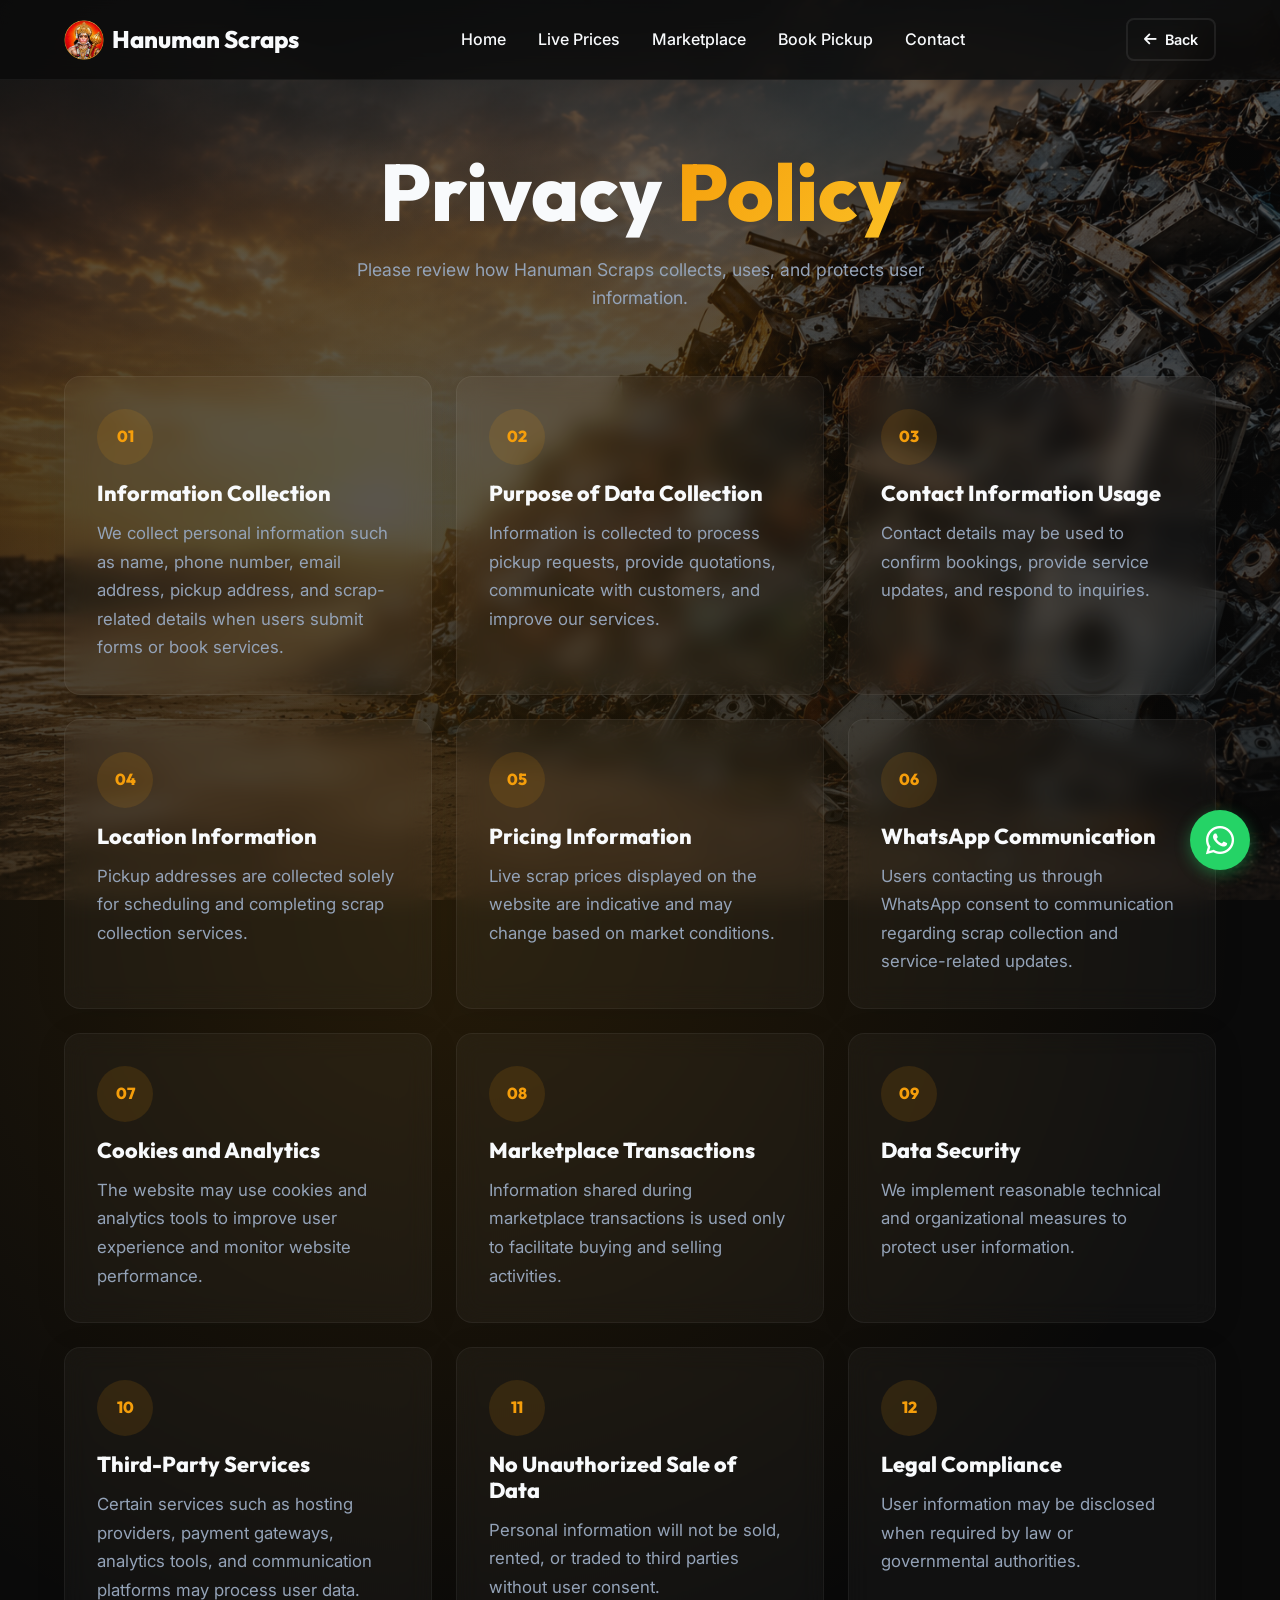
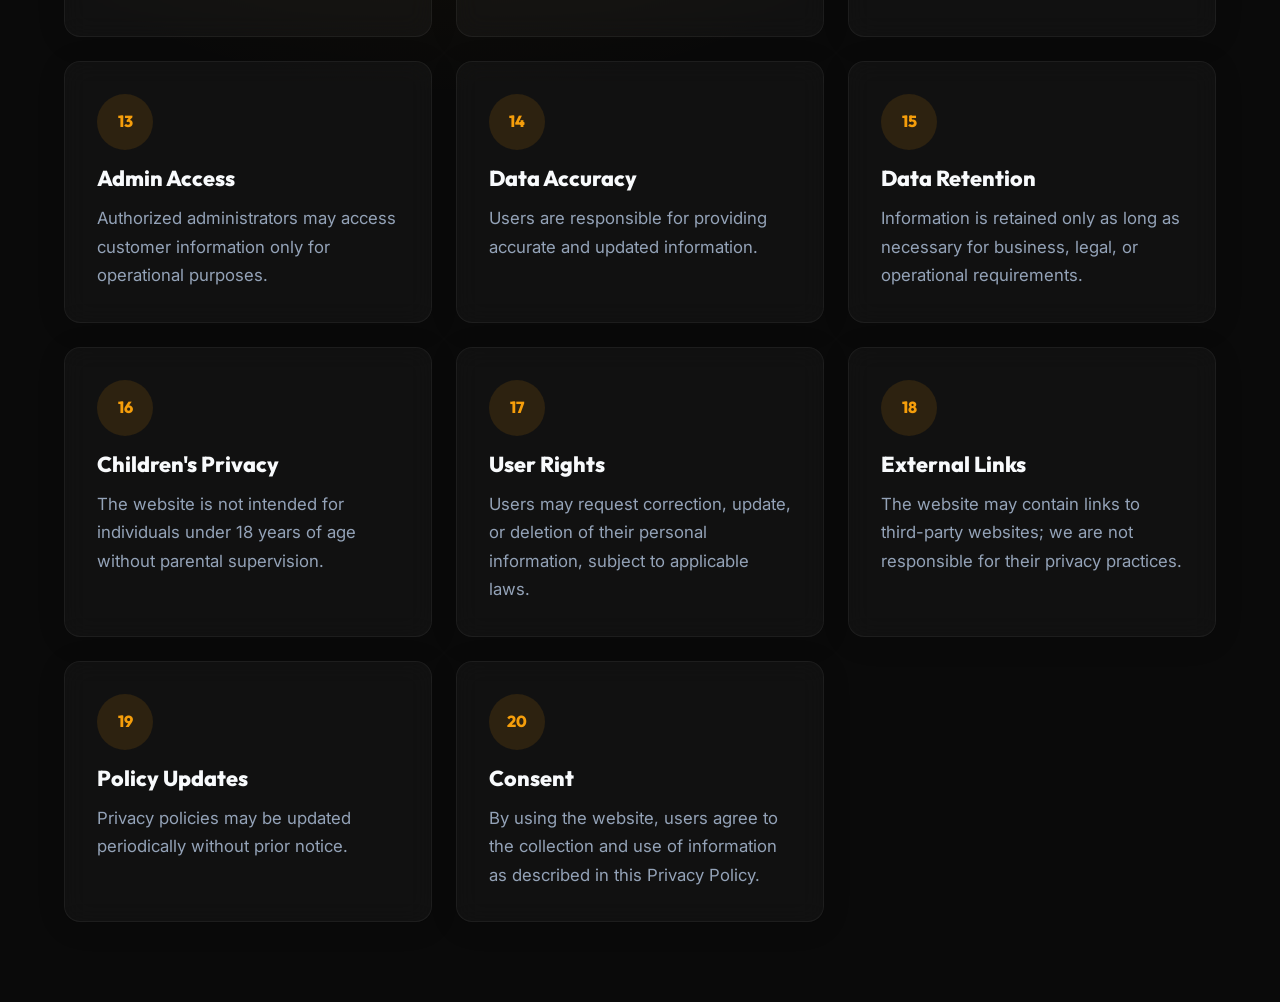
==== privacy.html @ 3c2def22 "Add files via upload" ====
<!DOCTYPE html>
<html lang="en" data-theme="dark">

<head>
    <meta charset="UTF-8">
    <meta name="viewport" content="width=device-width, initial-scale=1.0">
    <title>Privacy Policy - Hanuman Scraps</title>
    <meta name="description" content="Read the Privacy Policy for Hanuman Scraps services and website usage.">

    <link rel="icon" type="image/png" href="Hanuman_scarps.png">
    <link rel="preconnect" href="https://fonts.googleapis.com">
    <link rel="preconnect" href="https://fonts.gstatic.com" crossorigin>
    <link
        href="https://fonts.googleapis.com/css2?family=Inter:wght@300;400;500;600;700&family=Outfit:wght@300;400;600;800;900&display=swap"
        rel="stylesheet">
    <link rel="stylesheet" href="https://cdnjs.cloudflare.com/ajax/libs/font-awesome/6.4.0/css/all.min.css">
    <link rel="stylesheet" href="style.css">
</head>

<body class="legal-page">
    <nav class="navbar scrolled">
        <div class="container nav-container">
            <a href="index.html" class="logo">
                <img src="Hanuman_scarps.png" alt="Hanuman Scraps Logo" class="brand-logo">
                <span class="logo-text">Hanuman Scraps</span>
            </a>

            <div class="nav-links">
                <a href="index.html#home" class="nav-link">Home</a>
                <a href="index.html#pricing" class="nav-link">Live Prices</a>
                <a href="index.html#marketplace" class="nav-link">Marketplace</a>
                <a href="index.html#booking" class="nav-link">Book Pickup</a>
                <a href="index.html#contact" class="nav-link">Contact</a>
            </div>

            <a href="index.html" class="btn btn-outline btn-sm"><i class="fa-solid fa-arrow-left"></i> Back</a>
        </div>
    </nav>

    <a href="https://wa.me/919014016066" target="_blank" class="floating-whatsapp" aria-label="Chat on WhatsApp">
        <i class="fa-brands fa-whatsapp"></i>
    </a>

    <main>
        <section class="legal-hero">
            <div class="legal-hero-overlay"></div>
            <div class="container legal-content">
                <div class="section-header">
                    <h1 class="section-title">Privacy <span class="text-gradient">Policy</span></h1>
                    <p class="section-desc">Please review how Hanuman Scraps collects, uses, and protects user information.</p>
                </div>

                <div class="terms-grid">
                    <div class="terms-item glass-panel">
                        <span class="terms-number">01</span>
                        <h3>Information Collection</h3>
                        <p>We collect personal information such as name, phone number, email address, pickup address, and scrap-related details when users submit forms or book services.</p>
                    </div>
                    <div class="terms-item glass-panel">
                        <span class="terms-number">02</span>
                        <h3>Purpose of Data Collection</h3>
                        <p>Information is collected to process pickup requests, provide quotations, communicate with customers, and improve our services.</p>
                    </div>
                    <div class="terms-item glass-panel">
                        <span class="terms-number">03</span>
                        <h3>Contact Information Usage</h3>
                        <p>Contact details may be used to confirm bookings, provide service updates, and respond to inquiries.</p>
                    </div>
                    <div class="terms-item glass-panel">
                        <span class="terms-number">04</span>
                        <h3>Location Information</h3>
                        <p>Pickup addresses are collected solely for scheduling and completing scrap collection services.</p>
                    </div>
                    <div class="terms-item glass-panel">
                        <span class="terms-number">05</span>
                        <h3>Pricing Information</h3>
                        <p>Live scrap prices displayed on the website are indicative and may change based on market conditions.</p>
                    </div>
                    <div class="terms-item glass-panel">
                        <span class="terms-number">06</span>
                        <h3>WhatsApp Communication</h3>
                        <p>Users contacting us through WhatsApp consent to communication regarding scrap collection and service-related updates.</p>
                    </div>
                    <div class="terms-item glass-panel">
                        <span class="terms-number">07</span>
                        <h3>Cookies and Analytics</h3>
                        <p>The website may use cookies and analytics tools to improve user experience and monitor website performance.</p>
                    </div>
                    <div class="terms-item glass-panel">
                        <span class="terms-number">08</span>
                        <h3>Marketplace Transactions</h3>
                        <p>Information shared during marketplace transactions is used only to facilitate buying and selling activities.</p>
                    </div>
                    <div class="terms-item glass-panel">
                        <span class="terms-number">09</span>
                        <h3>Data Security</h3>
                        <p>We implement reasonable technical and organizational measures to protect user information.</p>
                    </div>
                    <div class="terms-item glass-panel">
                        <span class="terms-number">10</span>
                        <h3>Third-Party Services</h3>
                        <p>Certain services such as hosting providers, payment gateways, analytics tools, and communication platforms may process user data.</p>
                    </div>
                    <div class="terms-item glass-panel">
                        <span class="terms-number">11</span>
                        <h3>No Unauthorized Sale of Data</h3>
                        <p>Personal information will not be sold, rented, or traded to third parties without user consent.</p>
                    </div>
                    <div class="terms-item glass-panel">
                        <span class="terms-number">12</span>
                        <h3>Legal Compliance</h3>
                        <p>User information may be disclosed when required by law or governmental authorities.</p>
                    </div>
                    <div class="terms-item glass-panel">
                        <span class="terms-number">13</span>
                        <h3>Admin Access</h3>
                        <p>Authorized administrators may access customer information only for operational purposes.</p>
                    </div>
                    <div class="terms-item glass-panel">
                        <span class="terms-number">14</span>
                        <h3>Data Accuracy</h3>
                        <p>Users are responsible for providing accurate and updated information.</p>
                    </div>
                    <div class="terms-item glass-panel">
                        <span class="terms-number">15</span>
                        <h3>Data Retention</h3>
                        <p>Information is retained only as long as necessary for business, legal, or operational requirements.</p>
                    </div>
                    <div class="terms-item glass-panel">
                        <span class="terms-number">16</span>
                        <h3>Children's Privacy</h3>
                        <p>The website is not intended for individuals under 18 years of age without parental supervision.</p>
                    </div>
                    <div class="terms-item glass-panel">
                        <span class="terms-number">17</span>
                        <h3>User Rights</h3>
                        <p>Users may request correction, update, or deletion of their personal information, subject to applicable laws.</p>
                    </div>
                    <div class="terms-item glass-panel">
                        <span class="terms-number">18</span>
                        <h3>External Links</h3>
                        <p>The website may contain links to third-party websites; we are not responsible for their privacy practices.</p>
                    </div>
                    <div class="terms-item glass-panel">
                        <span class="terms-number">19</span>
                        <h3>Policy Updates</h3>
                        <p>Privacy policies may be updated periodically without prior notice.</p>
                    </div>
                    <div class="terms-item glass-panel">
                        <span class="terms-number">20</span>
                        <h3>Consent</h3>
                        <p>By using the website, users agree to the collection and use of information as described in this Privacy Policy.</p>
                    </div>
                </div>
            </div>
        </section>
    </main>
</body>

</html>
---- style.css ----
/* --- Variables & Theming --- */
:root {
    /* Light Theme (Fallback/Optional) */
    --bg-main: #f8fafc;
    --bg-alt: #f1f5f9;
    --text-main: #0f172a;
    --text-muted: #475569;
    --primary: #f59e0b; /* Amber/Gold */
    --primary-hover: #d97706;
    --secondary: #2563eb;
    --border-color: rgba(0, 0, 0, 0.1);
    --glass-bg: rgba(255, 255, 255, 0.7);
    --glass-border: rgba(255, 255, 255, 0.3);
    --page-bg-overlay: rgba(248, 250, 252, 0.78);
    --section-darker-bg: rgba(241, 245, 249, 0.9);
    --hero-overlay-edge: rgba(248, 250, 252, 0.45);
    --nav-scrolled-bg: rgba(255, 255, 255, 0.9);
    --accent-glow: rgba(245, 158, 11, 0.15);
    --radius: 16px;
    --transition: all 0.3s ease;
}

[data-theme="dark"] {
    /* Dark Industrial Theme */
    --bg-main: #0a0a0a;
    --bg-alt: #111111;
    --text-main: #f8fafc;
    --text-muted: #94a3b8;
    --primary: #f59e0b; /* Amber/Gold */
    --primary-hover: #d97706;
    --secondary: #1f2937;
    --border-color: rgba(255, 255, 255, 0.08);
    --glass-bg: rgba(255, 255, 255, 0.03);
    --glass-border: rgba(255, 255, 255, 0.05);
    --page-bg-overlay: rgba(10, 10, 10, 0.76);
    --section-darker-bg: rgba(17, 17, 17, 0.9);
    --hero-overlay-edge: rgba(10, 10, 10, 0.42);
    --nav-scrolled-bg: rgba(10, 10, 10, 0.8);
    --accent-glow: rgba(245, 158, 11, 0.15);
}

[data-theme="cyberpunk"] {
    --bg-main: #080712;
    --bg-alt: #111025;
    --text-main: #f8f7ff;
    --text-muted: #b7b4d8;
    --primary: #00f5ff;
    --primary-hover: #ff2bd6;
    --secondary: #7c3aed;
    --border-color: rgba(0, 245, 255, 0.22);
    --glass-bg: rgba(14, 13, 35, 0.58);
    --glass-border: rgba(0, 245, 255, 0.18);
    --page-bg-overlay: rgba(8, 7, 18, 0.72);
    --section-darker-bg: rgba(17, 16, 37, 0.9);
    --hero-overlay-edge: rgba(8, 7, 18, 0.46);
    --nav-scrolled-bg: rgba(8, 7, 18, 0.86);
    --accent-glow: rgba(255, 43, 214, 0.18);
}

[data-theme="ocean"] {
    --bg-main: #031923;
    --bg-alt: #063247;
    --text-main: #eefcff;
    --text-muted: #a9cfda;
    --primary: #38d9c8;
    --primary-hover: #18a999;
    --secondary: #0e7490;
    --border-color: rgba(56, 217, 200, 0.18);
    --glass-bg: rgba(6, 50, 71, 0.48);
    --glass-border: rgba(169, 207, 218, 0.18);
    --page-bg-overlay: rgba(3, 25, 35, 0.74);
    --section-darker-bg: rgba(3, 35, 48, 0.9);
    --hero-overlay-edge: rgba(3, 25, 35, 0.45);
    --nav-scrolled-bg: rgba(3, 25, 35, 0.86);
    --accent-glow: rgba(56, 217, 200, 0.16);
}

[data-theme="sunrise"] {
    --bg-main: #fff7ed;
    --bg-alt: #ffedd5;
    --text-main: #2f1f18;
    --text-muted: #765849;
    --primary: #f97316;
    --primary-hover: #db2777;
    --secondary: #be123c;
    --border-color: rgba(249, 115, 22, 0.2);
    --glass-bg: rgba(255, 255, 255, 0.66);
    --glass-border: rgba(255, 237, 213, 0.72);
    --page-bg-overlay: rgba(255, 247, 237, 0.78);
    --section-darker-bg: rgba(255, 237, 213, 0.88);
    --hero-overlay-edge: rgba(255, 247, 237, 0.46);
    --nav-scrolled-bg: rgba(255, 247, 237, 0.92);
    --accent-glow: rgba(219, 39, 119, 0.14);
}

[data-theme="nova"] {
    --bg-main: #0b1020;
    --bg-alt: #151b2f;
    --text-main: #f7fbff;
    --text-muted: #b7c6d8;
    --primary: #a3e635;
    --primary-hover: #60a5fa;
    --secondary: #334155;
    --border-color: rgba(163, 230, 53, 0.2);
    --glass-bg: rgba(21, 27, 47, 0.58);
    --glass-border: rgba(247, 251, 255, 0.12);
    --page-bg-overlay: rgba(11, 16, 32, 0.73);
    --section-darker-bg: rgba(15, 23, 42, 0.88);
    --hero-overlay-edge: rgba(11, 16, 32, 0.46);
    --nav-scrolled-bg: rgba(11, 16, 32, 0.86);
    --accent-glow: rgba(96, 165, 250, 0.16);
}

/* --- Reset & Base --- */
* {
    margin: 0;
    padding: 0;
    box-sizing: border-box;
}

html {
    scroll-behavior: smooth;
    font-family: 'Inter', sans-serif;
    font-size: 16px;
}

body {
    background-color: var(--bg-main);
    background-image: linear-gradient(var(--page-bg-overlay), var(--page-bg-overlay)), url('BG.png');
    background-position: center;
    background-size: cover;
    background-repeat: no-repeat;
    background-attachment: fixed;
    color: var(--text-main);
    line-height: 1.6;
    transition: background-color var(--transition), color var(--transition);
    overflow-x: hidden;
}

h1, h2, h3, h4, h5, h6 {
    font-family: 'Outfit', sans-serif;
    font-weight: 800;
    line-height: 1.2;
    color: var(--text-main);
}

a { text-decoration: none; color: inherit; }
ul { list-style: none; }
img { max-width: 100%; height: auto; display: block; }

.container {
    width: 100%;
    max-width: 1200px;
    margin: 0 auto;
    padding: 0 1.5rem;
}

.section { padding: 6rem 0; position: relative; }
.section-darker { background-color: var(--section-darker-bg); }
.section-header { text-align: center; margin-bottom: 4rem; }
.section-title { font-size: clamp(2rem, 5vw, 3rem); margin-bottom: 1rem; }
.section-desc { color: var(--text-muted); font-size: 1.1rem; max-width: 600px; margin: 0 auto; }

.text-gradient {
    background: linear-gradient(135deg, var(--primary), #fbbf24);
    -webkit-background-clip: text;
    -webkit-text-fill-color: transparent;
    display: inline-block;
}

/* --- Utilities & Buttons --- */
.mt-2 { margin-top: 1rem; }
.mt-3 { margin-top: 1.5rem; }
.mb-3 { margin-bottom: 1.5rem; }
.mb-4 { margin-bottom: 2rem; }
.text-muted { color: var(--text-muted); }
.hidden { display: none !important; }

.btn {
    display: inline-flex; align-items: center; justify-content: center; gap: 0.5rem;
    padding: 0.75rem 1.5rem; border-radius: 8px; font-weight: 600; cursor: pointer;
    border: 2px solid transparent; transition: var(--transition);
    font-family: 'Inter', sans-serif; font-size: 1rem;
}
.btn-lg { padding: 1rem 2rem; font-size: 1.1rem; }
.btn-sm { padding: 0.5rem 1rem; font-size: 0.9rem; }
.btn-block { width: 100%; }

.btn-primary { background: var(--primary); color: #000; }
.btn-primary:hover { background: var(--primary-hover); transform: translateY(-2px); box-shadow: 0 10px 20px rgba(245, 158, 11, 0.2); }
.btn-secondary { background: var(--secondary); color: #fff; }
.btn-secondary:hover { background: #374151; transform: translateY(-2px); }
.btn-outline { background: transparent; border-color: var(--border-color); color: var(--text-main); }
.btn-outline:hover { border-color: var(--primary); color: var(--primary); }

.btn-icon {
    background: transparent; border: none; color: var(--text-main); font-size: 1.25rem;
    cursor: pointer; width: 40px; height: 40px; border-radius: 50%;
    display: flex; align-items: center; justify-content: center;
    transition: background 0.3s;
}
.btn-icon:hover { background: var(--glass-bg); }

.theme-picker {
    position: relative;
}

.theme-menu {
    position: absolute;
    top: calc(100% + 0.75rem);
    right: 0;
    z-index: 1100;
    width: 240px;
    padding: 0.6rem;
    display: grid;
    gap: 0.25rem;
    opacity: 0;
    visibility: hidden;
    transform: translateY(-8px);
    transition: opacity 0.2s ease, transform 0.2s ease, visibility 0.2s ease;
}

.theme-picker.open .theme-menu {
    opacity: 1;
    visibility: visible;
    transform: translateY(0);
}

.theme-option {
    width: 100%;
    background: transparent;
    border: 0;
    border-radius: 8px;
    color: var(--text-main);
    cursor: pointer;
    font: inherit;
    font-weight: 700;
    padding: 0.8rem 1rem;
    text-align: left;
    transition: var(--transition);
}

.theme-option:hover,
.theme-option.active {
    background: var(--primary);
    color: #000;
}

/* --- Glassmorphism --- */
.glass-panel {
    background: var(--glass-bg);
    backdrop-filter: blur(12px);
    -webkit-backdrop-filter: blur(12px);
    border: 1px solid var(--glass-border);
    border-radius: var(--radius);
    box-shadow: 0 4px 30px rgba(0, 0, 0, 0.1);
}

/* --- Loader --- */
.loader-wrapper {
    position: fixed; top: 0; left: 0; width: 100%; height: 100%;
    background: var(--bg-main); z-index: 9999;
    display: flex; justify-content: center; align-items: center;
    transition: opacity 0.5s ease;
}
.loader-content { text-align: center; }
.loader-logo { width: 80px; margin-bottom: 20px; animation: pulse 2s infinite; }
.loader-bar {
    width: 200px; height: 4px; background: var(--border-color); border-radius: 4px;
    overflow: hidden; position: relative; margin: 0 auto;
}
.loader-bar::after {
    content: ''; position: absolute; left: 0; top: 0; height: 100%; width: 50%;
    background: var(--primary); animation: loadBar 1.5s infinite ease-in-out;
}
@keyframes pulse { 0%, 100% { transform: scale(1); opacity: 1; } 50% { transform: scale(1.1); opacity: 0.7; } }
@keyframes loadBar { 0% { left: -50%; } 100% { left: 100%; } }

/* --- Navbar --- */
.navbar {
    position: fixed; top: 0; left: 0; width: 100%; z-index: 1000;
    height: 80px; transition: background 0.3s, backdrop-filter 0.3s;
    border-bottom: 1px solid transparent;
}
.navbar.scrolled {
    background: var(--nav-scrolled-bg); backdrop-filter: blur(15px);
    border-bottom: 1px solid var(--glass-border);
}

.nav-container { display: flex; justify-content: space-between; align-items: center; height: 100%; }
.logo { display: flex; align-items: center; gap: 0.5rem; font-size: 1.5rem; font-weight: 800; font-family: 'Outfit'; }
.brand-logo { width: 40px; height: 40px; border-radius: 50%; }
.nav-links { display: flex; gap: 2rem; }
.nav-link { font-weight: 500; font-size: 1rem; transition: color 0.3s; position: relative; }
.nav-link:hover { color: var(--primary); }
.nav-link::after {
    content: ''; position: absolute; width: 0; height: 2px; bottom: -4px; left: 0;
    background: var(--primary); transition: width 0.3s;
}
.nav-link:hover::after { width: 100%; }
.nav-tools { display: flex; align-items: center; gap: 1rem; }
.hamburger { display: none; background: none; border: none; color: var(--text-main); font-size: 1.5rem; cursor: pointer; }

/* --- Hero Section --- */
.hero {
    position: relative; min-height: 100vh; display: flex; flex-direction: column;
    padding-top: 100px; overflow: hidden;
}
.hero-bg-overlay {
    position: absolute; top: 0; left: 0; width: 100%; height: 100%;
    background: radial-gradient(circle at 50% 50%, var(--accent-glow) 0%, var(--hero-overlay-edge) 70%);
    z-index: -1;
}
.hero-shapes .shape {
    position: absolute; border-radius: 50%; filter: blur(100px); z-index: -2; opacity: 0.5;
}
.hero-shapes .s1 { width: 400px; height: 400px; background: var(--accent-glow); top: -10%; right: -5%; }
.hero-shapes .s2 { width: 300px; height: 300px; background: var(--accent-glow); bottom: 10%; left: -10%; }

.hero-content { display: flex; flex-direction: column; justify-content: center; gap: 4rem; flex: 1; }
.hero-text-wrapper { max-width: 800px; }
.hero-title { font-size: clamp(3rem, 8vw, 5rem); margin-bottom: 1.5rem; letter-spacing: -1px; }
.hero-subtitle { font-size: clamp(1.1rem, 2vw, 1.3rem); color: var(--text-muted); margin-bottom: 2.5rem; max-width: 600px; }
.hero-buttons { display: flex; gap: 1rem; flex-wrap: wrap; }

.hero-stats { display: flex; gap: 2rem; flex-wrap: wrap; }
.stat-item { flex: 1; min-width: 200px; padding: 2rem; text-align: center; }
.stat-item h3 { font-size: 2.5rem; display: inline-block; margin-bottom: 0.5rem; color: var(--primary); }
.stat-plus { font-size: 2.5rem; color: var(--primary); font-weight: 800; }
.stat-item p { color: var(--text-muted); font-weight: 500; text-transform: uppercase; letter-spacing: 1px; font-size: 0.9rem; }

/* Ticker */
.ticker-wrap {
    width: 100%; background: var(--primary);
    display: flex; align-items: center; height: 40px; overflow: hidden; color: #000;
    margin-top: 4rem; position: relative; z-index: 10;
}
.ticker-heading { font-weight: 800; font-size: 0.8rem; padding: 0 1rem; background: #000; color: var(--primary); height: 100%; display: flex; align-items: center; z-index: 2; position: relative; letter-spacing: 1px; }
.ticker { width: 100%; overflow: hidden; padding-left: 2rem; }
.ticker__inner { display: flex; white-space: nowrap; animation: ticker 30s linear infinite; gap: 3rem; font-weight: 600; font-size: 0.9rem; }
.ticker-item span { font-weight: 800; }
.trend-up { color: #166534; margin-left: 4px; }
.trend-down { color: #991b1b; margin-left: 4px; }
@keyframes ticker { 0% { transform: translateX(0); } 100% { transform: translateX(-50%); } }

/* --- Pricing Section --- */
.pricing-filters { display: flex; justify-content: center; gap: 1rem; margin-bottom: 3rem; flex-wrap: wrap; }
.filter-btn {
    background: var(--glass-bg); border: 1px solid var(--border-color); color: var(--text-main);
    padding: 0.5rem 1.2rem; border-radius: 20px; cursor: pointer; transition: var(--transition); font-weight: 500;
}
.filter-btn:hover, .filter-btn.active { background: var(--primary); color: #000; border-color: var(--primary); }

.pricing-grid { display: grid; grid-template-columns: repeat(auto-fit, minmax(280px, 1fr)); gap: 2rem; }
.price-card { padding: 0; overflow: hidden; display: flex; flex-direction: column; transition: transform 0.3s; }
.price-card:hover { transform: translateY(-5px); }
.price-card-img { width: 100%; height: 200px; object-fit: cover; border-bottom: 1px solid var(--glass-border); }
.price-card-body { padding: 1.5rem; text-align: center; }
.price-card-category { font-size: 0.8rem; text-transform: uppercase; color: var(--primary); font-weight: 700; letter-spacing: 1px; margin-bottom: 0.5rem; }
.price-card h3 { font-size: 1.5rem; margin-bottom: 1rem; }
.price-value { font-size: 2.5rem; font-weight: 800; display: flex; align-items: baseline; justify-content: center; gap: 0.2rem; }
.price-currency { font-size: 1.2rem; color: var(--primary); }
.price-unit { font-size: 1rem; color: var(--text-muted); font-weight: 500; }

/* --- Calculator Section --- */
.calc-wrapper { display: flex; flex-wrap: wrap; overflow: hidden; }
.calc-content { flex: 1; min-width: 300px; padding: 4rem; }
.calc-content h2 { font-size: 2.5rem; margin-bottom: 1rem; }
.calc-content p { color: var(--text-muted); margin-bottom: 2rem; }
.calc-result { flex: 0.5; min-width: 250px; background: rgba(245, 158, 11, 0.05); padding: 4rem; display: flex; flex-direction: column; justify-content: center; border-left: 1px solid var(--glass-border); }
.result-amount { font-size: 3.5rem; font-weight: 800; color: var(--primary); font-family: 'Outfit'; margin: 1rem 0; line-height: 1; }
.result-note { font-size: 0.85rem; color: var(--text-muted); }

/* Forms */
.form-group { margin-bottom: 1.5rem; }
.form-row { display: flex; gap: 1.5rem; }
.form-row .form-group { flex: 1; }
label { display: block; margin-bottom: 0.5rem; font-weight: 600; font-size: 0.9rem; color: var(--text-muted); }
input, select, textarea {
    width: 100%; padding: 0.8rem 1rem; background: var(--bg-alt);
    border: 1px solid var(--border-color); border-radius: 8px;
    color: var(--text-main); font-family: 'Inter', sans-serif; font-size: 1rem;
    transition: var(--transition);
}
input:focus, select:focus, textarea:focus { outline: none; border-color: var(--primary); box-shadow: 0 0 0 3px rgba(245, 158, 11, 0.1); }
select { appearance: none; background-image: url('data:image/svg+xml;utf8,<svg fill="%2394a3b8" viewBox="0 0 24 24" xmlns="http://www.w3.org/2000/svg"><path d="M7 10l5 5 5-5z"/></svg>'); background-repeat: no-repeat; background-position: right 1rem center; }

/* --- Booking Section --- */
.booking-wrapper { display: flex; gap: 4rem; align-items: center; }
.booking-info { flex: 1; }
.booking-features { margin-top: 2rem; display: flex; flex-direction: column; gap: 1rem; }
.booking-features li { display: flex; align-items: center; gap: 1rem; font-size: 1.1rem; font-weight: 500; }
.booking-form-container { flex: 1.2; padding: 3rem; }
.alert-box { background: rgba(245, 158, 11, 0.1); border-left: 4px solid var(--primary); padding: 1rem; margin-bottom: 1.5rem; font-size: 0.9rem; color: var(--text-main); border-radius: 0 8px 8px 0; }

/* --- Why Us Section --- */
.why-us-grid { display: grid; grid-template-columns: repeat(auto-fit, minmax(250px, 1fr)); gap: 2rem; }
.feature-card { padding: 2.5rem 2rem; text-align: center; transition: transform 0.3s; }
.feature-card:hover { transform: translateY(-10px); }
.icon-box { width: 70px; height: 70px; margin: 0 auto 1.5rem; background: rgba(245, 158, 11, 0.1); border-radius: 50%; display: flex; align-items: center; justify-content: center; font-size: 2rem; color: var(--primary); }
.feature-card h3 { font-size: 1.3rem; margin-bottom: 1rem; }

/* --- Testimonials Section --- */
.testimonial-swiper { padding-bottom: 3rem; }
.testimonial-card { padding: 3rem; text-align: center; height: 100%; display: flex; flex-direction: column; justify-content: center; }
.rating { color: var(--primary); margin-bottom: 1.5rem; font-size: 1.2rem; }
.quote { font-size: 1.2rem; font-style: italic; margin-bottom: 2rem; color: var(--text-main); }
.author { font-weight: 700; color: var(--text-muted); }
.swiper-pagination-bullet-active { background: var(--primary) !important; }

/* --- FAQ Section --- */
.faq-container { max-width: 800px; margin: 0 auto; display: flex; flex-direction: column; gap: 1rem; }
.faq-item { padding: 0; overflow: hidden; }
.faq-question { padding: 1.5rem; font-weight: 600; font-size: 1.1rem; cursor: pointer; display: flex; justify-content: space-between; align-items: center; transition: color 0.3s; }
.faq-question:hover { color: var(--primary); }
.faq-question i { transition: transform 0.3s; }
.faq-item.active .faq-question i { transform: rotate(180deg); }
.faq-answer { padding: 0 1.5rem; max-height: 0; overflow: hidden; transition: max-height 0.3s ease, padding 0.3s ease; color: var(--text-muted); }
.faq-item.active .faq-answer { padding: 0 1.5rem 1.5rem; max-height: 500px; }

/* --- Terms Section --- */
.terms-grid { display: grid; grid-template-columns: repeat(auto-fit, minmax(260px, 1fr)); gap: 1.5rem; }
.terms-item { padding: 1.5rem; position: relative; overflow: hidden; }
.terms-number {
    display: inline-flex; align-items: center; justify-content: center;
    width: 42px; height: 42px; margin-bottom: 1rem; border-radius: 50%;
    background: rgba(245, 158, 11, 0.12); color: var(--primary);
    font-family: 'Outfit', sans-serif; font-weight: 800; font-size: 0.9rem;
}
.terms-item h3 { font-size: 1.2rem; margin-bottom: 0.75rem; }
.terms-item p { color: var(--text-muted); font-size: 0.95rem; }

.legal-page {
    min-height: 100vh;
    background-image: linear-gradient(rgba(10, 10, 10, 0.62), rgba(10, 10, 10, 0.82)), url('BG.png');
}
.legal-hero {
    position: relative;
    min-height: 100vh;
    padding: 9rem 0 5rem;
    overflow: hidden;
}
.legal-hero-overlay {
    position: absolute;
    inset: 0;
    background: radial-gradient(circle at 35% 35%, rgba(245, 158, 11, 0.12), transparent 42%);
    pointer-events: none;
}
.legal-content { position: relative; z-index: 1; }
.legal-content .section-title { font-size: clamp(3rem, 7vw, 5rem); }
.legal-content .terms-grid { grid-template-columns: repeat(auto-fit, minmax(280px, 1fr)); }
.legal-content .terms-item {
    min-height: 240px;
    padding: 2rem;
    border-radius: var(--radius);
}
.legal-content .terms-number { width: 56px; height: 56px; font-size: 1rem; }
.legal-content .terms-item h3 { font-size: 1.35rem; }
.legal-content .terms-item p { font-size: 1.05rem; line-height: 1.7; }

/* --- Contact Section --- */
.contact-wrapper { display: flex; gap: 3rem; }
.contact-info { flex: 1; display: flex; flex-direction: column; gap: 1.5rem; justify-content: center; }
.info-item { display: flex; align-items: center; gap: 1.5rem; padding: 1.5rem; }
.icon-circle { width: 50px; height: 50px; border-radius: 50%; background: rgba(245, 158, 11, 0.1); color: var(--primary); display: flex; align-items: center; justify-content: center; font-size: 1.2rem; }
.map-container { flex: 1.5; min-height: 350px; display: block; padding: 0; position: relative; transition: all 0.4s ease; text-decoration: none; overflow: hidden; }
.clickable-map:hover {
    transform: scale(1.02);
    box-shadow: 0 0 20px rgba(245, 158, 11, 0.4);
    border-color: var(--primary);
}
.map-overlay-btn {
    position: absolute; bottom: 2rem; left: 50%; transform: translateX(-50%);
    background: var(--bg-main); color: var(--text-main); padding: 0.8rem 1.5rem;
    border-radius: 30px; font-weight: 600; font-size: 0.9rem; display: flex;
    align-items: center; gap: 0.5rem; box-shadow: 0 4px 15px rgba(0,0,0,0.3);
    border: 1px solid var(--border-color); transition: var(--transition); z-index: 2;
}
.clickable-map:hover .map-overlay-btn { background: var(--primary); color: #000; border-color: var(--primary); }

/* Floating WhatsApp */
.floating-whatsapp {
    position: fixed; bottom: 30px; right: 30px; width: 60px; height: 60px;
    background: #25D366; color: white; border-radius: 50%; display: flex;
    align-items: center; justify-content: center; font-size: 2rem;
    box-shadow: 0 4px 15px rgba(37, 211, 102, 0.4); z-index: 999;
    transition: transform 0.3s;
}
.floating-whatsapp:hover { transform: scale(1.1) rotate(5deg); }

/* --- Footer --- */
.footer { background: var(--bg-alt); padding: 5rem 0 2rem; border-top: 1px solid var(--glass-border); }
.footer-top { display: grid; grid-template-columns: 2fr 1fr 1fr; gap: 4rem; margin-bottom: 3rem; }
.footer-brand .logo { margin-bottom: 1.5rem; }
.footer-desc { color: var(--text-muted); margin-bottom: 1.5rem; max-width: 300px; }
.social-links { display: flex; gap: 1rem; }
.social-links a { width: 40px; height: 40px; border-radius: 50%; background: var(--bg-main); display: flex; align-items: center; justify-content: center; color: var(--text-main); transition: var(--transition); }
.social-links a:hover { background: var(--primary); color: #000; transform: translateY(-3px); }
.footer-links h4 { margin-bottom: 1.5rem; font-size: 1.2rem; }
.footer-links ul { display: flex; flex-direction: column; gap: 0.8rem; }
.footer-links a { color: var(--text-muted); transition: color 0.3s; }
.footer-links a:hover { color: var(--primary); }
.footer-bottom { text-align: center; padding-top: 2rem; border-top: 1px solid var(--glass-border); color: var(--text-muted); font-size: 0.9rem; }

/* --- Modals --- */
.modal-overlay {
    position: fixed; top: 0; left: 0; width: 100%; height: 100%;
    background: rgba(0, 0, 0, 0.8); z-index: 2000;
    display: flex; justify-content: center; align-items: center;
    backdrop-filter: blur(5px); opacity: 1; transition: opacity 0.3s;
}
.modal-overlay.hidden { opacity: 0; pointer-events: none; }
.modal-content { width: 90%; max-width: 400px; padding: 2.5rem; position: relative; transform: scale(1); transition: transform 0.3s; }
.modal-overlay.hidden .modal-content { transform: scale(0.95); }
.admin-modal { max-width: 800px; max-height: 90vh; overflow-y: auto; }
.modal-header { display: flex; justify-content: space-between; align-items: center; margin-bottom: 2rem; }
.admin-header-actions { display: flex; gap: 1rem; align-items: center; }
.btn-close { background: none; border: none; color: var(--text-muted); font-size: 1.5rem; cursor: pointer; transition: color 0.3s; }
.btn-close:hover { color: var(--primary); }
.error-msg { color: #ef4444; font-size: 0.9rem; margin-top: 0.5rem; }

/* Admin Tabs & Lists */
.admin-tabs { display: flex; gap: 1rem; border-bottom: 1px solid var(--border-color); margin-bottom: 2rem; }
.tab-btn { background: none; border: none; color: var(--text-muted); padding: 0.5rem 1rem; font-weight: 600; cursor: pointer; border-bottom: 2px solid transparent; transition: var(--transition); }
.tab-btn.active, .tab-btn:hover { color: var(--primary); border-bottom-color: var(--primary); }
.admin-list { display: flex; flex-direction: column; gap: 1rem; }
.admin-list-item { display: flex; justify-content: space-between; align-items: center; padding: 1rem; background: var(--bg-alt); border-radius: 8px; border: 1px solid var(--glass-border); }
.admin-list-item .item-info { display: flex; align-items: center; gap: 1rem; }
.admin-list-item img { width: 50px; height: 50px; object-fit: cover; border-radius: 4px; }
.admin-list-item .item-actions { display: flex; gap: 0.5rem; align-items: center; }
.price-input-small { width: 80px; padding: 0.3rem 0.5rem; }

/* --- Initial GSAP States --- */
.gsap-fade-up { opacity: 0; transform: translateY(40px); }
.gsap-fade-left { opacity: 0; transform: translateX(-40px); }
.gsap-fade-right { opacity: 0; transform: translateX(40px); }
.gsap-scale-in { opacity: 0; transform: scale(0.9); }

/* --- Responsive --- */
@media (max-width: 992px) {
    .hero-content { align-items: center; text-align: center; }
    .hero-buttons { justify-content: center; }
    .hero-stats { justify-content: center; }
    .booking-wrapper, .calc-wrapper, .contact-wrapper { flex-direction: column; gap: 2rem; }
    .calc-content, .calc-result { width: 100%; border-left: none; border-top: 1px solid var(--glass-border); }
    .footer-top { grid-template-columns: 1fr; gap: 2rem; }
}

@media (max-width: 768px) {
    .hamburger { display: block; }
    .nav-links {
        position: fixed; top: 80px; left: -100%; width: 100%; height: calc(100vh - 80px);
        background: var(--bg-main); flex-direction: column; align-items: center; justify-content: center;
        transition: left 0.3s;
    }
    .nav-links.active { left: 0; }
    .theme-menu { right: -3.5rem; width: 220px; }
    .hero-title { font-size: 2.5rem; }
    .section { padding: 4rem 0; }
    .form-row { flex-direction: column; gap: 0; }
}
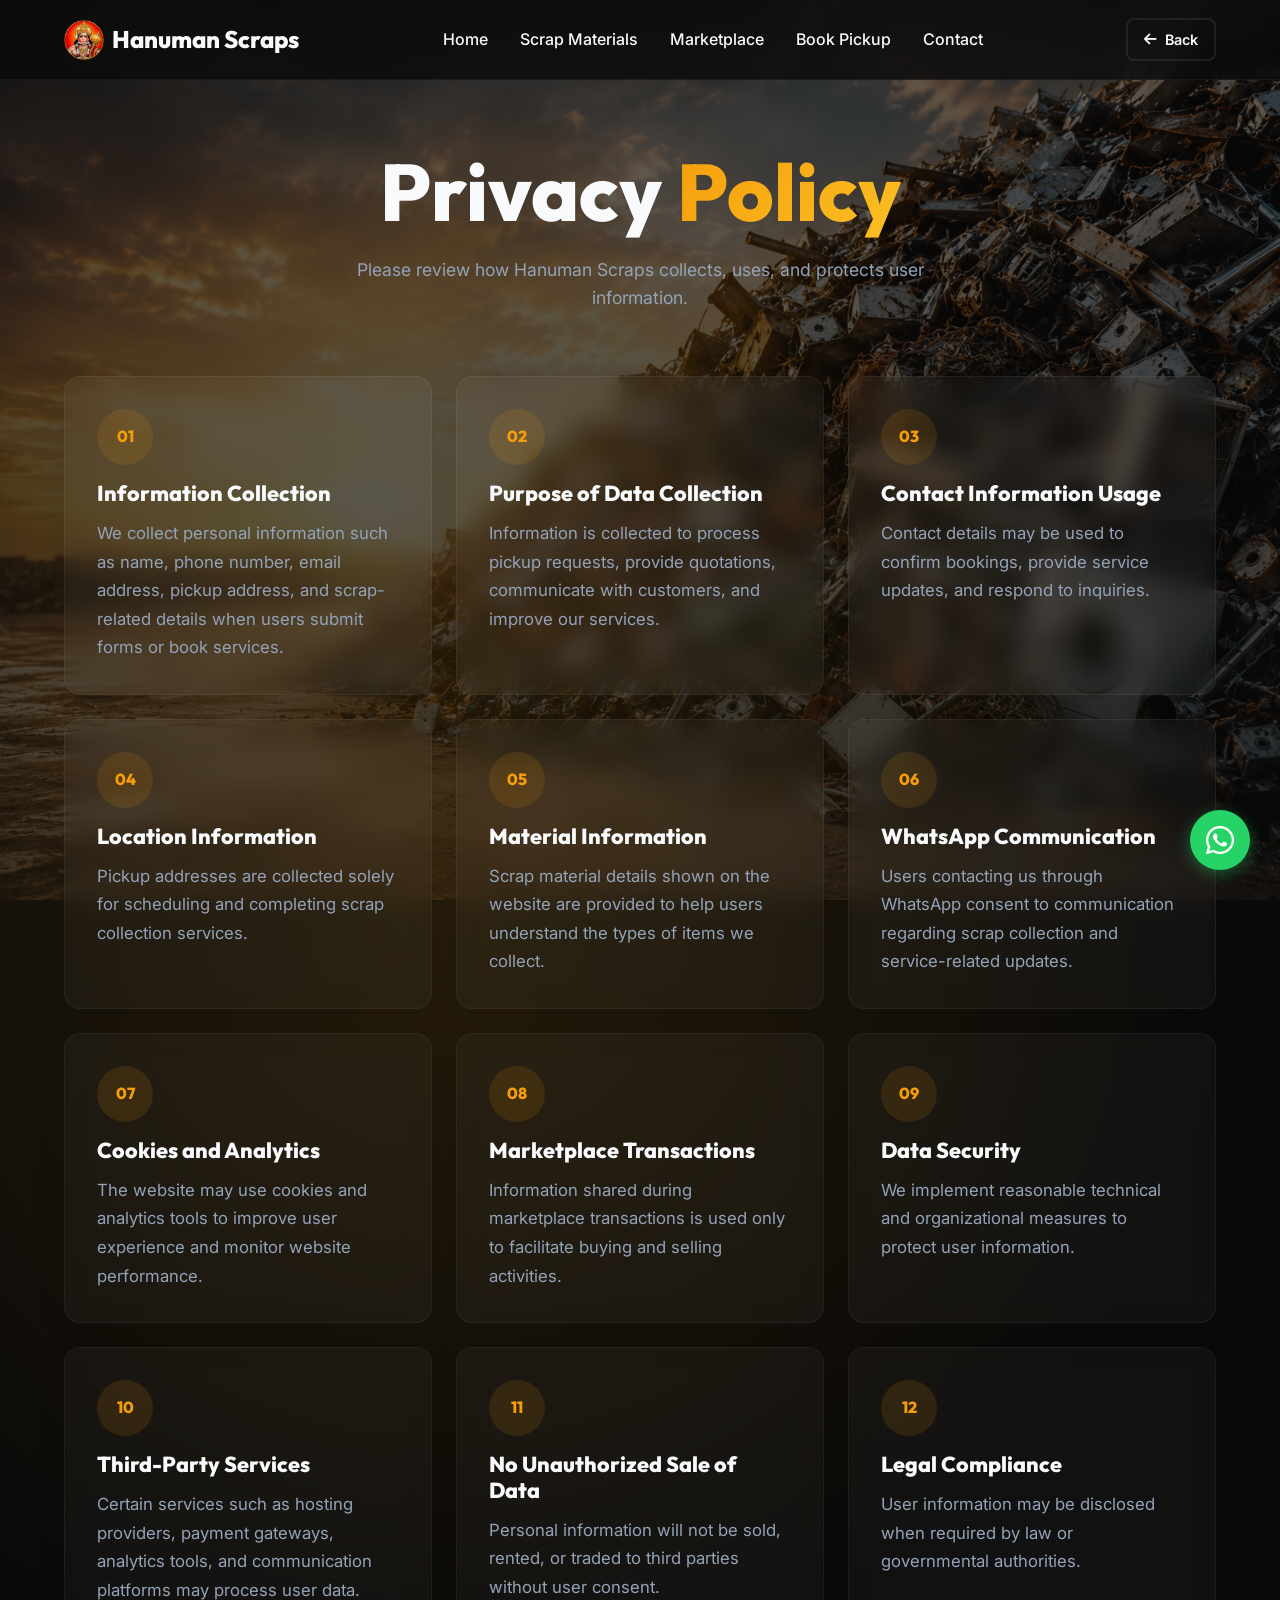
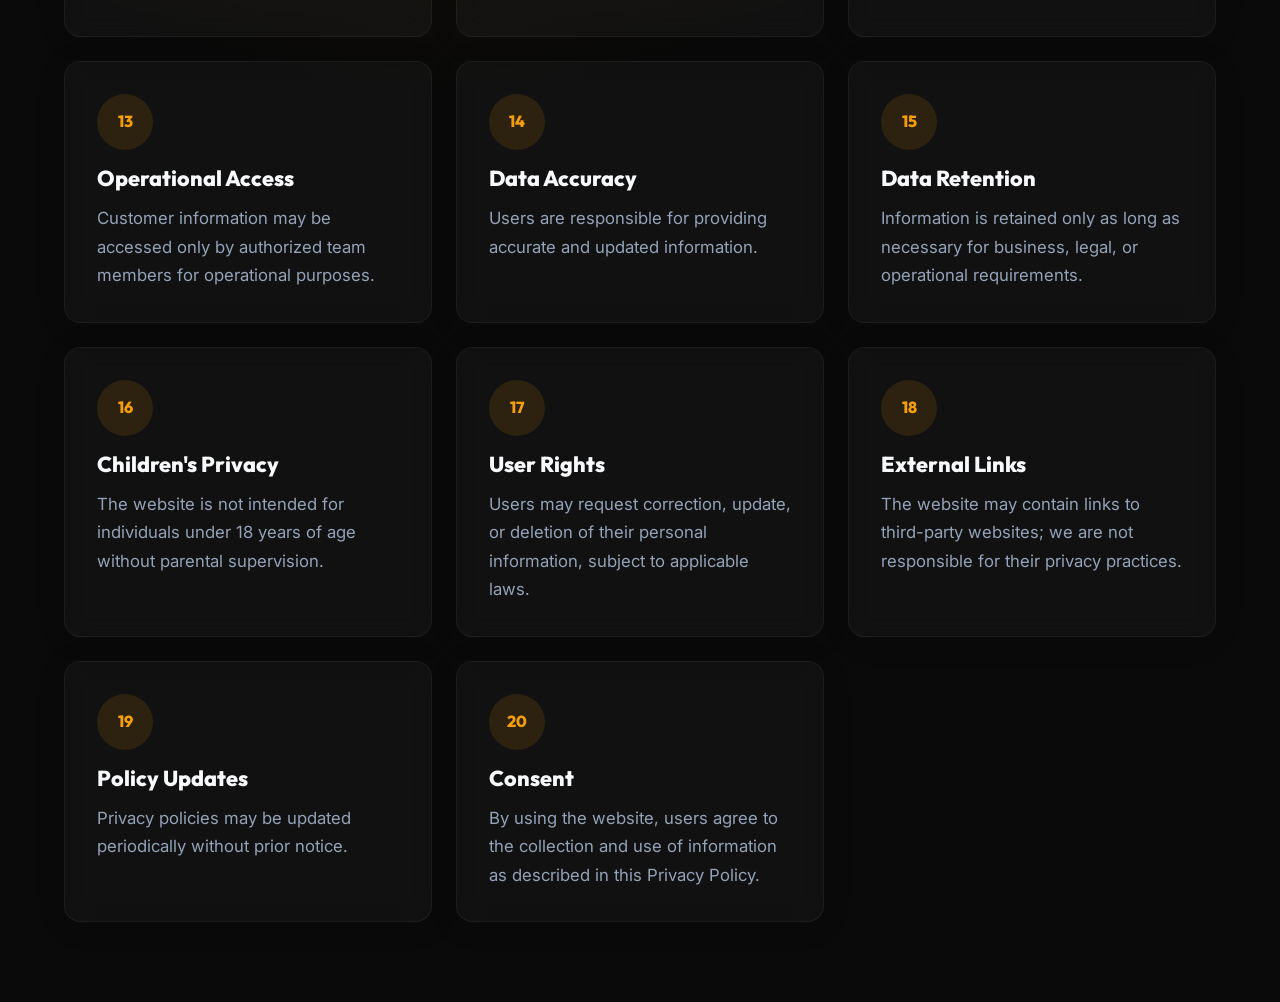
==== commit b32e7c88: "Initial commit" ====
--- a/privacy.html
+++ b/privacy.html
@@ -27,7 +27,7 @@
 
             <div class="nav-links">
                 <a href="index.html#home" class="nav-link">Home</a>
-                <a href="index.html#pricing" class="nav-link">Live Prices</a>
+                <a href="index.html#pricing" class="nav-link">Scrap Materials</a>
                 <a href="index.html#marketplace" class="nav-link">Marketplace</a>
                 <a href="index.html#booking" class="nav-link">Book Pickup</a>
                 <a href="index.html#contact" class="nav-link">Contact</a>
@@ -73,8 +73,8 @@
                     </div>
                     <div class="terms-item glass-panel">
                         <span class="terms-number">05</span>
-                        <h3>Pricing Information</h3>
-                        <p>Live scrap prices displayed on the website are indicative and may change based on market conditions.</p>
+                        <h3>Material Information</h3>
+                        <p>Scrap material details shown on the website are provided to help users understand the types of items we collect.</p>
                     </div>
                     <div class="terms-item glass-panel">
                         <span class="terms-number">06</span>
@@ -113,8 +113,8 @@
                     </div>
                     <div class="terms-item glass-panel">
                         <span class="terms-number">13</span>
-                        <h3>Admin Access</h3>
-                        <p>Authorized administrators may access customer information only for operational purposes.</p>
+                        <h3>Operational Access</h3>
+                        <p>Customer information may be accessed only by authorized team members for operational purposes.</p>
                     </div>
                     <div class="terms-item glass-panel">
                         <span class="terms-number">14</span>
--- a/style.css
+++ b/style.css
@@ -343,24 +343,14 @@
 .trend-down { color: #991b1b; margin-left: 4px; }
 @keyframes ticker { 0% { transform: translateX(0); } 100% { transform: translateX(-50%); } }
 
-/* --- Pricing Section --- */
-.pricing-filters { display: flex; justify-content: center; gap: 1rem; margin-bottom: 3rem; flex-wrap: wrap; }
-.filter-btn {
-    background: var(--glass-bg); border: 1px solid var(--border-color); color: var(--text-main);
-    padding: 0.5rem 1.2rem; border-radius: 20px; cursor: pointer; transition: var(--transition); font-weight: 500;
-}
-.filter-btn:hover, .filter-btn.active { background: var(--primary); color: #000; border-color: var(--primary); }
-
+/* --- Materials Section --- */
 .pricing-grid { display: grid; grid-template-columns: repeat(auto-fit, minmax(280px, 1fr)); gap: 2rem; }
-.price-card { padding: 0; overflow: hidden; display: flex; flex-direction: column; transition: transform 0.3s; }
-.price-card:hover { transform: translateY(-5px); }
-.price-card-img { width: 100%; height: 200px; object-fit: cover; border-bottom: 1px solid var(--glass-border); }
-.price-card-body { padding: 1.5rem; text-align: center; }
-.price-card-category { font-size: 0.8rem; text-transform: uppercase; color: var(--primary); font-weight: 700; letter-spacing: 1px; margin-bottom: 0.5rem; }
-.price-card h3 { font-size: 1.5rem; margin-bottom: 1rem; }
-.price-value { font-size: 2.5rem; font-weight: 800; display: flex; align-items: baseline; justify-content: center; gap: 0.2rem; }
-.price-currency { font-size: 1.2rem; color: var(--primary); }
-.price-unit { font-size: 1rem; color: var(--text-muted); font-weight: 500; }
+.material-card { padding: 0; overflow: hidden; display: flex; flex-direction: column; transition: transform 0.3s; }
+.material-card:hover { transform: translateY(-5px); }
+.material-card-img { width: 100%; height: 200px; object-fit: cover; border-bottom: 1px solid var(--glass-border); }
+.material-card-body { padding: 1.5rem; text-align: center; }
+.material-card-category { font-size: 0.8rem; text-transform: uppercase; color: var(--primary); font-weight: 700; letter-spacing: 1px; margin-bottom: 0.5rem; }
+.material-card h3 { font-size: 1.5rem; margin-bottom: 1rem; }
 
 /* --- Calculator Section --- */
 .calc-wrapper { display: flex; flex-wrap: wrap; overflow: hidden; }
@@ -512,23 +502,13 @@
 .modal-overlay.hidden { opacity: 0; pointer-events: none; }
 .modal-content { width: 90%; max-width: 400px; padding: 2.5rem; position: relative; transform: scale(1); transition: transform 0.3s; }
 .modal-overlay.hidden .modal-content { transform: scale(0.95); }
-.admin-modal { max-width: 800px; max-height: 90vh; overflow-y: auto; }
 .modal-header { display: flex; justify-content: space-between; align-items: center; margin-bottom: 2rem; }
-.admin-header-actions { display: flex; gap: 1rem; align-items: center; }
 .btn-close { background: none; border: none; color: var(--text-muted); font-size: 1.5rem; cursor: pointer; transition: color 0.3s; }
 .btn-close:hover { color: var(--primary); }
 .error-msg { color: #ef4444; font-size: 0.9rem; margin-top: 0.5rem; }
 
-/* Admin Tabs & Lists */
-.admin-tabs { display: flex; gap: 1rem; border-bottom: 1px solid var(--border-color); margin-bottom: 2rem; }
 .tab-btn { background: none; border: none; color: var(--text-muted); padding: 0.5rem 1rem; font-weight: 600; cursor: pointer; border-bottom: 2px solid transparent; transition: var(--transition); }
 .tab-btn.active, .tab-btn:hover { color: var(--primary); border-bottom-color: var(--primary); }
-.admin-list { display: flex; flex-direction: column; gap: 1rem; }
-.admin-list-item { display: flex; justify-content: space-between; align-items: center; padding: 1rem; background: var(--bg-alt); border-radius: 8px; border: 1px solid var(--glass-border); }
-.admin-list-item .item-info { display: flex; align-items: center; gap: 1rem; }
-.admin-list-item img { width: 50px; height: 50px; object-fit: cover; border-radius: 4px; }
-.admin-list-item .item-actions { display: flex; gap: 0.5rem; align-items: center; }
-.price-input-small { width: 80px; padding: 0.3rem 0.5rem; }
 
 /* --- Initial GSAP States --- */
 .gsap-fade-up { opacity: 0; transform: translateY(40px); }
